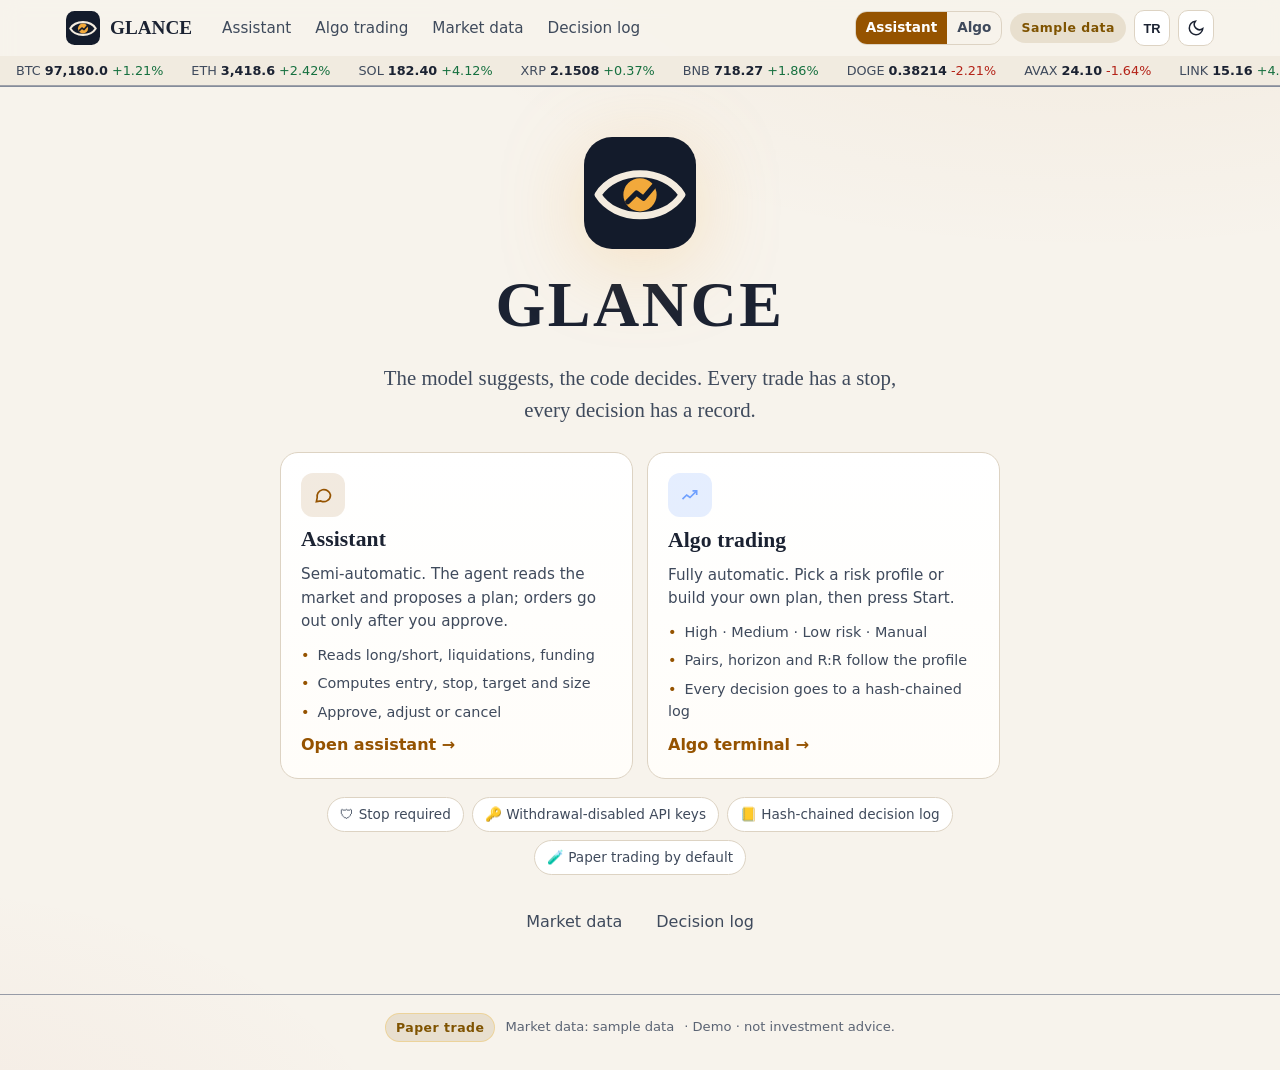
==== index.html @ ffba2e64 "GLANCE product demo Co-Authored-By: Claude Opus 5.5 <noreply@anthropic.com> Claude-Session: https://" ====
<!doctype html>
<html lang="en">
<head>
  <meta charset="utf-8">
  <meta name="viewport" content="width=device-width, initial-scale=1">
  <title data-tr="GLANCE · Yapay zekâ destekli trade ajanı">GLANCE · AI-assisted trading agent</title>
  <meta name="description" content="GLANCE: an assistant that plans trades from market data, and algo trading driven by a risk profile. The model suggests, the code decides.">
  <link rel="icon" href="favicon.svg" type="image/svg+xml">
  <link rel="stylesheet" href="css/app.css">
  <link rel="stylesheet" href="css/glance.css">
</head>
<body data-page="home">
<main id="main" tabindex="-1">
  <section class="hero">
    <div class="hero-inner">
      <img class="hero-logo" src="img/logo.svg" alt="GLANCE logo" width="112" height="112">
      <h1>GLANCE</h1>
      <p class="motto" data-tr="Model önerir, kod karar verir. Her işlemde stop var, her kararın kaydı var.">The model suggests, the code decides. Every trade has a stop, every decision has a record.</p>
      <div class="mode-pick">
        <a class="mode-card" href="asistan.html">
          <span class="mc-ico"><svg class="icon" viewBox="0 0 24 24" fill="none" stroke="currentColor" stroke-width="2"><path d="M21 12a8 8 0 0 1-11.6 7.1L4 20l1-4.6A8 8 0 1 1 21 12z"/></svg></span>
          <h2 data-tr="Asistan">Assistant</h2>
          <p data-tr="Yarı otomatik. Ajan veriye bakıp plan önerir, emir senin onayınla gider.">Semi-automatic. The agent reads the market and proposes a plan; orders go out only after you approve.</p>
          <ul>
            <li data-tr="Long/short, likidasyon, funding okur">Reads long/short, liquidations, funding</li>
            <li data-tr="Giriş, stop, hedef ve büyüklük hesaplar">Computes entry, stop, target and size</li>
            <li data-tr="Onayla, düzenle ya da iptal et">Approve, adjust or cancel</li>
          </ul>
          <span class="go" data-tr="Asistanı aç →">Open assistant →</span>
        </a>
        <a class="mode-card algo" href="algo.html">
          <span class="mc-ico"><svg class="icon" viewBox="0 0 24 24" fill="none" stroke="currentColor" stroke-width="2"><path d="M3 17l5-5 4 3 8-8"/><path d="M15 7h5v5"/></svg></span>
          <h2 data-tr="Algo trade">Algo trading</h2>
          <p data-tr="Tam otomatik. Bir risk profili seç ya da kendi planını kur, Başlat'a bas.">Fully automatic. Pick a risk profile or build your own plan, then press Start.</p>
          <ul>
            <li data-tr="Yüksek · Orta · Düşük risk · Manuel">High · Medium · Low risk · Manual</li>
            <li data-tr="Parite, vade ve R:R profile göre">Pairs, horizon and R:R follow the profile</li>
            <li data-tr="Her karar zincirli kayda yazılır">Every decision goes to a hash-chained log</li>
          </ul>
          <span class="go" data-tr="Algo terminali →">Algo terminal →</span>
        </a>
      </div>
      <div class="trust">
        <span data-tr="🛡 Stop zorunlu">🛡 Stop required</span>
        <span data-tr="🔑 Çekim izni olmayan API anahtarı">🔑 Withdrawal-disabled API keys</span>
        <span data-tr="📒 Hash zincirli karar kaydı">📒 Hash-chained decision log</span>
        <span data-tr="🧪 Varsayılan paper trade">🧪 Paper trading by default</span>
      </div>
      <nav class="hero-links" aria-label="More">
        <a href="piyasa.html" data-tr="Piyasa verisi">Market data</a>
        <a href="kayit.html" data-tr="Karar kaydı">Decision log</a>
      </nav>
    </div>
  </section>
</main>
<script src="js/common.js"></script>
</body>
</html>
---- css/app.css ----
/* GLANCE tasarım sistemi (TimosAI arayüz temelinden): koyu mürekkep zemin, amber vurgu, krem metin. */
:root {
  --ink-950: #0a0f1a;
  --ink-900: #0d1320;
  --ink-850: #111829;
  --ink-800: #151d2f;
  --ink-700: #1c2639;
  --ink-600: #2a3650;
  --ink-500: #3a4866;
  --cream-50: #fbf6ee;
  --cream-100: #f4ecdf;
  --cream-300: #d3c9b8;
  --cream-500: #a89f90;
  --amber: #f2a93b;
  --amber-soft: rgba(242, 169, 59, 0.14);
  --coral: #ef7d5e;
  --coral-soft: rgba(239, 125, 94, 0.14);
  --safe: #62c98f;
  --safe-soft: rgba(98, 201, 143, 0.14);
  --caution: #f2c14e;
  --caution-soft: rgba(242, 193, 78, 0.14);
  --risky: #f06a66;
  --risky-soft: rgba(240, 106, 102, 0.15);
  --on-accent: #0a0f1a;
  --card-a: rgba(28, 38, 57, 0.75);
  --card-b: rgba(21, 29, 47, 0.92);
  --header-bg: rgba(13, 19, 32, 0.88);
  --sunk: rgba(10, 15, 26, 0.45);
  --zebra: rgba(28, 38, 57, 0.5);
  --glow-a: rgba(242, 169, 59, 0.08);
  --glow-b: rgba(239, 125, 94, 0.07);
  --swipe-a: #1f2a40;
  --swipe-b: #172036;
  --swipe-c: #131b2d;
  --tile-text: #fbf6ee;
  --bg: var(--ink-900);
  --surface: var(--ink-800);
  --surface-2: var(--ink-700);
  --line: var(--ink-600);
  --text: var(--cream-100);
  --muted: var(--cream-300);
  --faint: var(--cream-500);
  --radius: 18px;
  --radius-sm: 12px;
  --shadow: 0 10px 30px rgba(0, 0, 0, 0.35);
  --font-display: "Iowan Old Style", "Palatino Linotype", Palatino, "Book Antiqua", Georgia, serif;
  --font-body: system-ui, -apple-system, "Segoe UI", Roboto, "Helvetica Neue", Arial, sans-serif;
  --font-mono: ui-monospace, "SF Mono", Menlo, Consolas, monospace;
  --gap: 16px;
  --maxw: 1180px;
  color-scheme: dark;
}

*, *::before, *::after { box-sizing: border-box; }
html { -webkit-text-size-adjust: 100%; scroll-behavior: smooth; }
body {
  margin: 0;
  background:
    radial-gradient(1200px 600px at 85% -10%, var(--glow-a), transparent 60%),
    radial-gradient(900px 500px at -10% 110%, var(--glow-b), transparent 60%),
    var(--bg);
  color: var(--text);
  font-family: var(--font-body);
  font-size: 16px;
  line-height: 1.55;
  min-height: 100vh;
  overflow-x: hidden;
}
img, svg { max-width: 100%; }
a { color: var(--amber); text-underline-offset: 3px; }
a:hover { color: var(--cream-50); }
h1, h2, h3 { font-family: var(--font-display); font-weight: 600; letter-spacing: 0.005em; line-height: 1.2; margin: 0 0 0.5em; }
h1 { font-size: clamp(1.8rem, 5vw, 2.8rem); }
h2 { font-size: clamp(1.25rem, 3vw, 1.6rem); }
h3 { font-size: 1.08rem; }
p { margin: 0 0 0.8em; }
.num, .tabular { font-variant-numeric: tabular-nums; }
.muted { color: var(--muted); }
.faint { color: var(--faint); }
.mono { font-family: var(--font-mono); font-size: 0.86em; }
.visually-hidden { position: absolute !important; width: 1px; height: 1px; padding: 0; margin: -1px; overflow: hidden; clip: rect(0 0 0 0); white-space: nowrap; border: 0; }
:focus-visible { outline: 3px solid var(--amber); outline-offset: 2px; border-radius: 6px; }
.skip-link { position: absolute; left: 12px; top: -48px; background: var(--amber); color: var(--on-accent); padding: 8px 14px; border-radius: 10px; z-index: 100; font-weight: 600; }
.skip-link:focus { top: 10px; }

/* ---------- Üst gezinme ---------- */
.site-header { position: sticky; top: 0; z-index: 40; background: var(--header-bg); backdrop-filter: blur(10px); border-bottom: 1px solid rgba(58, 72, 102, 0.6); }
.nav { max-width: var(--maxw); margin: 0 auto; display: flex; align-items: center; gap: 12px; padding: 10px 16px; }
.brand { display: flex; align-items: center; gap: 10px; color: var(--text); text-decoration: none; font-family: var(--font-display); font-size: 1.2rem; font-weight: 600; }
.brand img { width: 34px; height: 34px; }
.nav-links { display: none; gap: 4px; margin-left: 8px; list-style: none; padding: 0; margin-block: 0; }
.nav-links a { color: var(--muted); text-decoration: none; padding: 8px 10px; border-radius: 10px; font-size: 0.95rem; }
.nav-links a:hover { color: var(--text); background: var(--surface); }
.nav-links a[aria-current="page"] { color: var(--on-accent); background: var(--amber); font-weight: 600; }
.nav-right { margin-left: auto; display: flex; align-items: center; gap: 8px; }
.menu-btn { display: inline-flex; align-items: center; justify-content: center; width: 42px; height: 42px; border-radius: 12px; border: 1px solid var(--line); background: var(--surface); color: var(--text); cursor: pointer; }
.mobile-menu { display: none; border-top: 1px solid var(--line); padding: 8px 16px 14px; }
.mobile-menu.open { display: block; }
.mobile-menu ul { list-style: none; margin: 0; padding: 0; display: grid; gap: 4px; }
.mobile-menu a { display: block; padding: 10px 12px; border-radius: 10px; color: var(--text); text-decoration: none; background: var(--surface); }
.mobile-menu a[aria-current="page"] { background: var(--amber); color: var(--on-accent); font-weight: 600; }
@media (min-width: 900px) {
  .nav-links { display: flex; }
  .menu-btn, .mobile-menu, .mobile-menu.open { display: none; }
}

/* Etiketler (badge) */
.badge { display: inline-flex; align-items: center; gap: 6px; padding: 4px 10px; border-radius: 999px; font-size: 0.78rem; font-weight: 600; letter-spacing: 0.04em; border: 1px solid transparent; white-space: nowrap; }
.badge-dry { background: var(--caution-soft); color: var(--caution); border-color: rgba(242, 193, 78, 0.4); }
.badge-live { background: var(--risky-soft); color: #ff9a96; border-color: rgba(240, 106, 102, 0.45); }
.badge-ok { background: var(--safe-soft); color: var(--safe); }
.badge-warn { background: var(--caution-soft); color: var(--caution); }
.badge-bad { background: var(--risky-soft); color: #ff9a96; }
.badge-muted { background: var(--surface-2); color: var(--muted); }
.dot { width: 8px; height: 8px; border-radius: 50%; background: currentColor; display: inline-block; }

/* Fiyat dokusu */
.ticker-strip { overflow: hidden; border-bottom: 1px solid rgba(58, 72, 102, 0.45); background: var(--sunk); height: 30px; position: relative; }
.ticker-track { display: flex; gap: 28px; white-space: nowrap; padding: 5px 16px; font-size: 0.8rem; color: var(--muted); animation: drift 90s linear infinite; width: max-content; }
.ticker-track span b { color: var(--cream-100); font-weight: 600; margin: 0 4px; }
.up { color: var(--safe); }
.down { color: var(--risky); }
@keyframes drift { from { transform: translateX(0); } to { transform: translateX(-50%); } }

/* ---------- Yerleşim ---------- */
main { max-width: var(--maxw); margin: 0 auto; padding: 20px 16px 40px; }
.page-head { display: flex; flex-wrap: wrap; align-items: flex-end; justify-content: space-between; gap: 12px; margin: 8px 0 20px; }
.page-head p { margin: 0; color: var(--muted); max-width: 60ch; }
.grid { display: grid; gap: var(--gap); }
.grid-2 { display: grid; gap: var(--gap); grid-template-columns: 1fr; }
.grid-3 { display: grid; gap: var(--gap); grid-template-columns: 1fr; align-items: start; }
@media (min-width: 760px) { .grid-2 { grid-template-columns: 1fr 1fr; } .grid-3 { grid-template-columns: repeat(2, 1fr); } }
@media (min-width: 1080px) { .grid-3 { grid-template-columns: repeat(3, 1fr); } }
.span-2 { grid-column: 1 / -1; }
@media (min-width: 1080px) { .span-2 { grid-column: span 2; } }

.card { background: linear-gradient(180deg, var(--card-a), var(--card-b)); border: 1px solid rgba(58, 72, 102, 0.55); border-radius: var(--radius); padding: 18px; box-shadow: var(--shadow); min-width: 0; }
.card h2, .card h3 { display: flex; align-items: center; gap: 8px; }
.card-head { display: flex; align-items: center; justify-content: space-between; gap: 10px; margin-bottom: 12px; flex-wrap: wrap; }
.card-head h2, .card-head h3 { margin: 0; }
.kpi { font-size: clamp(1.8rem, 6vw, 2.5rem); font-family: var(--font-display); font-variant-numeric: tabular-nums; line-height: 1.1; }
.kpi-row { display: flex; flex-wrap: wrap; gap: 18px; }
.kpi-small { font-size: 0.82rem; color: var(--muted); }
.stat { display: grid; gap: 2px; }
.stat b { font-variant-numeric: tabular-nums; font-size: 1.1rem; }

/* ---------- Düğmeler ---------- */
.btn { display: inline-flex; align-items: center; justify-content: center; gap: 8px; min-height: 44px; padding: 10px 18px; border-radius: 14px; border: 1px solid var(--line); background: var(--surface-2); color: var(--text); font: inherit; font-weight: 600; cursor: pointer; text-decoration: none; transition: transform 0.12s ease, background 0.2s ease, border-color 0.2s; }
.btn:hover { border-color: var(--ink-500); background: var(--ink-600); color: var(--text); }
.btn:active { transform: translateY(1px); }
.btn-primary { background: var(--amber); border-color: var(--amber); color: var(--on-accent); }
.btn-primary:hover { background: #f6b955; color: var(--on-accent); }
.btn-coral { background: var(--coral); border-color: var(--coral); color: var(--on-accent); }
.btn-coral:hover { background: #f39276; color: var(--on-accent); }
.btn-ghost { background: transparent; }
.btn-lg { min-height: 56px; padding: 14px 26px; font-size: 1.05rem; border-radius: 18px; }
.btn-sm { min-height: 36px; padding: 6px 12px; font-size: 0.88rem; border-radius: 10px; }
.btn[disabled] { opacity: 0.5; cursor: not-allowed; }
.icon { width: 20px; height: 20px; flex: none; }
.chip { display: inline-flex; align-items: center; gap: 6px; padding: 8px 12px; min-height: 38px; border-radius: 999px; border: 1px solid var(--line); background: var(--surface); color: var(--text); font: inherit; font-size: 0.9rem; cursor: pointer; }
.chip:hover { border-color: var(--amber); }

/* Anahtar (switch) */
.switch { display: inline-flex; align-items: center; gap: 10px; cursor: pointer; user-select: none; }
.switch input { appearance: none; width: 46px; height: 26px; border-radius: 999px; background: var(--ink-600); position: relative; cursor: pointer; transition: background 0.2s; margin: 0; }
.switch input::after { content: ""; position: absolute; top: 3px; left: 3px; width: 20px; height: 20px; border-radius: 50%; background: var(--cream-100); transition: transform 0.2s; }
.switch input:checked { background: var(--amber); }
.switch input:checked::after { transform: translateX(20px); background: var(--ink-950); }

/* Segment (Basit / Ayrıntı) */
.segment { display: inline-flex; border: 1px solid var(--line); border-radius: 12px; overflow: hidden; }
.segment button { background: transparent; color: var(--muted); border: 0; padding: 7px 12px; font: inherit; font-size: 0.85rem; cursor: pointer; min-height: 36px; }
.segment button[aria-pressed="true"] { background: var(--amber); color: var(--on-accent); font-weight: 600; }
body[data-mode="basic"] .pro-only { display: none !important; }
body[data-mode="pro"] .basic-only { display: none !important; }
.mode-switch button { min-height: 32px; padding: 5px 10px; font-weight: 600; }

/* Açıklama balonu */
.term { position: relative; display: inline-flex; align-items: center; gap: 4px; }
.term-btn { width: 20px; height: 20px; border-radius: 50%; border: 1px solid var(--ink-500); background: transparent; color: var(--muted); font-size: 0.72rem; font-weight: 700; cursor: help; display: inline-flex; align-items: center; justify-content: center; padding: 0; line-height: 1; }
.term-btn:hover, .term-btn[aria-expanded="true"] { border-color: var(--amber); color: var(--amber); }
.term-tip { position: absolute; z-index: 30; bottom: calc(100% + 8px); left: 50%; transform: translateX(-50%); width: min(260px, 80vw); background: var(--cream-100); color: var(--on-accent); padding: 10px 12px; border-radius: 12px; font-size: 0.85rem; font-weight: 500; line-height: 1.4; box-shadow: var(--shadow); text-align: left; }
.term-tip[hidden] { display: none; }

/* Tablolar */
.table-wrap { overflow: auto; max-height: 360px; border-radius: var(--radius-sm); border: 1px solid rgba(58, 72, 102, 0.5); overscroll-behavior: contain; }
table { width: 100%; border-collapse: collapse; font-size: 0.9rem; }
th, td { text-align: left; padding: 9px 10px; border-bottom: 1px solid rgba(58, 72, 102, 0.45); vertical-align: top; }
th { position: sticky; top: 0; background: var(--ink-850); color: var(--muted); font-weight: 600; font-size: 0.78rem; letter-spacing: 0.03em; text-transform: uppercase; z-index: 1; }
td.num, th.num { text-align: right; font-variant-numeric: tabular-nums; white-space: nowrap; }
tr:last-child td { border-bottom: 0; }

/* Liste / günlük */
.log { list-style: none; margin: 0; padding: 0; display: grid; gap: 2px; max-height: 360px; overflow: auto; overscroll-behavior: contain; }
.log li { display: grid; grid-template-columns: auto 1fr; gap: 10px; padding: 8px 10px; border-radius: 10px; font-size: 0.88rem; }
.log li:nth-child(odd) { background: var(--zebra); }
.log time { color: var(--faint); font-variant-numeric: tabular-nums; font-size: 0.8rem; white-space: nowrap; }
.lvl-emir { border-left: 3px solid var(--amber); }
.lvl-uyarı { border-left: 3px solid var(--caution); }
.lvl-hata { border-left: 3px solid var(--risky); }
.lvl-karar { border-left: 3px solid var(--coral); }
.lvl-bilgi { border-left: 3px solid var(--ink-500); }

/* Çubuklar */
.bar { height: 10px; border-radius: 999px; background: var(--ink-600); overflow: hidden; }
.bar > span { display: block; height: 100%; border-radius: 999px; background: var(--safe); transition: width 0.5s ease; }
.bar.warn > span { background: var(--caution); }
.bar.bad > span { background: var(--risky); }
.bar-row { display: grid; gap: 6px; margin-bottom: 12px; }
.bar-row header { display: flex; justify-content: space-between; font-size: 0.88rem; }

/* Gösterge (risk skoru) */
.gauge { display: flex; align-items: center; gap: 14px; }
.gauge svg { width: 96px; height: 96px; flex: none; }

/* Alt bilgi */
.site-footer { border-top: 1px solid rgba(58, 72, 102, 0.5); padding: 18px 16px 28px; text-align: center; color: var(--faint); font-size: 0.82rem; }
.site-footer .row { display: flex; flex-wrap: wrap; gap: 8px; justify-content: center; align-items: center; }

/* Uyarı penceresi */
.modal-backdrop { position: fixed; inset: 0; background: rgba(5, 8, 14, 0.72); display: flex; align-items: flex-end; justify-content: center; z-index: 80; padding: 12px; }
@media (min-width: 640px) { .modal-backdrop { align-items: center; } }
.modal { width: min(520px, 100%); background: var(--ink-800); border: 1px solid var(--ink-500); border-radius: 22px; padding: 22px; box-shadow: 0 30px 80px rgba(0, 0, 0, 0.6); max-height: 90vh; overflow: auto; }
.modal h2 { display: flex; align-items: center; gap: 10px; color: var(--caution); }
.modal ul { padding: 0; list-style: none; display: grid; gap: 8px; margin: 14px 0; }
.modal li { display: grid; grid-template-columns: 1fr auto; gap: 4px 12px; background: var(--ink-700); border-radius: 12px; padding: 10px 12px; font-size: 0.92rem; }
.modal li small { grid-column: 1 / -1; color: var(--faint); }
.modal .actions { display: flex; justify-content: flex-end; margin-top: 16px; }
.modal-enter { animation: rise 0.22s ease-out; }
@keyframes rise { from { transform: translateY(14px); opacity: 0; } to { transform: none; opacity: 1; } }

/* Bildirim (toast) */
.toast-wrap { position: fixed; bottom: 16px; left: 50%; transform: translateX(-50%); z-index: 90; display: grid; gap: 8px; width: min(440px, calc(100% - 32px)); }
.toast { background: var(--text); color: var(--bg); border: 1px solid var(--amber); padding: 12px 16px; border-radius: 14px; box-shadow: var(--shadow); font-weight: 500; font-size: 0.92rem; animation: rise 0.2s ease-out; }

/* Uyarı şeridi (canlı veri yok vb.) */
.notice { border-radius: 14px; padding: 10px 14px; font-size: 0.9rem; display: flex; gap: 10px; align-items: flex-start; margin-bottom: 14px; }
.notice-warn { background: var(--caution-soft); color: var(--caution); border: 1px solid rgba(242, 193, 78, 0.35); }
.notice-info { background: var(--surface); color: var(--muted); border: 1px solid var(--line); }

.empty { padding: 22px; text-align: center; color: var(--muted); border: 1px dashed var(--line); border-radius: var(--radius-sm); }
.pill { display: inline-block; padding: 2px 8px; border-radius: 8px; font-size: 0.78rem; font-weight: 600; }
.pill-aç { background: var(--safe-soft); color: var(--safe); }
.pill-izle { background: var(--caution-soft); color: var(--caution); }
.pill-ele { background: var(--risky-soft); color: #ff9a96; }

.chart { width: 100%; height: 180px; display: block; }
.chart-tip { position: absolute; pointer-events: none; background: var(--cream-100); color: var(--on-accent); border-radius: 10px; padding: 6px 10px; font-size: 0.8rem; font-weight: 600; white-space: nowrap; transform: translate(-50%, -120%); }
.chart-box { position: relative; }

@media (prefers-reduced-motion: reduce) {
  *, *::before, *::after { animation-duration: 0.001ms !important; animation-iteration-count: 1 !important; transition-duration: 0.001ms !important; scroll-behavior: auto !important; }
  .ticker-track { animation: none; }
}

/* ---------- Keşfet ---------- */
.tabs { display: inline-flex; gap: 4px; padding: 4px; background: var(--surface); border: 1px solid var(--line); border-radius: 14px; }
.tabs button { border: 0; background: transparent; color: var(--muted); padding: 8px 14px; border-radius: 10px; font: inherit; font-weight: 600; cursor: pointer; min-height: 38px; }
.tabs button[aria-selected="true"] { background: var(--amber); color: var(--on-accent); }
.discover { display: grid; gap: 20px; grid-template-columns: 1fr; align-items: start; }
@media (min-width: 980px) { .discover { grid-template-columns: minmax(360px, 440px) 1fr; } }
.deck-wrap { display: grid; gap: 14px; justify-items: center; }
.deck { position: relative; width: 100%; max-width: 440px; height: 560px; }
.swipe-card { position: absolute; inset: 0; background: linear-gradient(170deg, var(--swipe-a) 0%, var(--swipe-b) 55%, var(--swipe-c) 100%); border: 1px solid rgba(90, 108, 145, 0.55); border-radius: 26px; padding: 20px; box-shadow: 0 18px 40px rgba(0, 0, 0, 0.45); display: flex; flex-direction: column; gap: 12px; touch-action: pan-y; user-select: none; cursor: grab; overflow: hidden; will-change: transform; }
.swipe-card:active { cursor: grabbing; }
.swipe-card.behind { transform: scale(0.95) translateY(14px); opacity: 0.55; pointer-events: none; filter: saturate(0.7); }
.swipe-card.settle { transition: transform 0.28s cubic-bezier(.2,.8,.2,1); }
.swipe-card.fly { transition: transform 0.32s ease-in, opacity 0.32s ease-in; }
.swipe-card header { display: flex; justify-content: space-between; align-items: flex-start; gap: 10px; }
.swipe-card h2 { font-size: 2rem; margin: 0; }
.cat { font-size: 0.8rem; color: var(--muted); }
.price-row { display: flex; align-items: baseline; gap: 12px; flex-wrap: wrap; }
.price-row .kpi { font-size: 2rem; }
.mini-chart { height: 90px; border-radius: 14px; background: var(--sunk); padding: 6px; }
.mini-chart svg { width: 100%; height: 100%; display: block; }
.scores { display: grid; grid-template-columns: 1fr 1fr; gap: 12px; }
.score-box { background: var(--sunk); border-radius: 14px; padding: 10px 12px; }
.score-box b { font-size: 1.4rem; font-family: var(--font-display); font-variant-numeric: tabular-nums; }
.reason { font-size: 1.02rem; color: var(--cream-50); margin: 0; }
.swipe-card details { margin-top: auto; background: var(--sunk); border-radius: 14px; padding: 10px 12px; }
.swipe-card details[open] { max-height: 210px; overflow: auto; }
.swipe-card summary { cursor: pointer; font-weight: 600; color: var(--amber); min-height: 28px; }
.swipe-card details ul { margin: 8px 0 0; padding-left: 18px; font-size: 0.88rem; color: var(--muted); }
.stamp { position: absolute; top: 26px; padding: 6px 14px; border: 3px solid; border-radius: 12px; font-weight: 800; letter-spacing: 0.08em; font-size: 1.1rem; opacity: 0; transform: rotate(-12deg); pointer-events: none; }
.stamp-like { left: 22px; color: var(--safe); border-color: var(--safe); }
.stamp-pass { right: 22px; color: var(--risky); border-color: var(--risky); transform: rotate(12deg); }
.deck-actions { display: flex; align-items: center; justify-content: center; gap: 18px; }
.round-btn { width: 66px; height: 66px; border-radius: 50%; border: 2px solid var(--line); background: var(--surface); color: var(--text); display: inline-flex; align-items: center; justify-content: center; cursor: pointer; transition: transform 0.15s, border-color 0.2s, background 0.2s; }
.round-btn .icon { width: 28px; height: 28px; }
.round-btn.small { width: 50px; height: 50px; }
.round-btn.small .icon { width: 22px; height: 22px; }
.round-btn.pass:hover { border-color: var(--risky); color: var(--risky); }
.round-btn.like { border-color: var(--amber); color: var(--amber); }
.round-btn.like:hover { background: var(--amber); color: var(--on-accent); }
.round-btn:active { transform: scale(0.94); }
.round-btn[disabled] { opacity: 0.4; cursor: not-allowed; }
.hint { font-size: 0.82rem; color: var(--faint); margin: 0; text-align: center; }
.deck-empty { position: absolute; inset: 0; display: grid; place-items: center; text-align: center; border: 1px dashed var(--line); border-radius: 26px; padding: 24px; color: var(--muted); }
.analysis h3 { margin-top: 14px; }
.levels { display: grid; grid-template-columns: repeat(2, 1fr); gap: 8px; }
@media (min-width: 560px) { .levels { grid-template-columns: repeat(4, 1fr); } }
.level { background: var(--ink-700); border-radius: 12px; padding: 10px; }
.level span { display: block; font-size: 0.78rem; color: var(--muted); }
.level b { font-variant-numeric: tabular-nums; }
.level.stop b { color: var(--risky); }
.level.target b { color: var(--safe); }
.cautions { margin: 0; padding-left: 18px; color: var(--muted); }
.cautions li { margin-bottom: 4px; }
.follow-row { display: grid; grid-template-columns: 1fr auto; gap: 8px 12px; align-items: center; padding: 12px; border-radius: 14px; background: var(--ink-700); margin-bottom: 8px; }
.follow-row .meta { display: flex; flex-wrap: wrap; gap: 6px 12px; font-size: 0.86rem; color: var(--muted); }

/* ---------- Mentor ---------- */
.mentor-stage { display: grid; justify-items: center; gap: 18px; padding: 10px 0 6px; }
.state-badge { font-weight: 700; letter-spacing: 0.12em; font-size: 0.8rem; padding: 6px 14px; border-radius: 999px; background: var(--surface); border: 1px solid var(--line); color: var(--muted); }
.state-badge[data-state="listening"] { color: var(--on-accent); background: var(--amber); border-color: var(--amber); }
.state-badge[data-state="thinking"] { color: var(--caution); border-color: rgba(242, 193, 78, 0.5); }
.state-badge[data-state="speaking"] { color: var(--on-accent); background: var(--coral); border-color: var(--coral); }
.pulse { position: relative; width: min(260px, 70vw); aspect-ratio: 1; display: grid; place-items: center; }
.pulse .ring { position: absolute; inset: 0; border-radius: 50%; border: 2px solid rgba(242, 169, 59, 0.35); background: radial-gradient(circle, rgba(242, 169, 59, 0.08), transparent 70%); }
.pulse .ring:nth-child(2) { inset: 12%; border-color: rgba(242, 169, 59, 0.5); }
.pulse .ring:nth-child(3) { inset: 24%; border-color: rgba(239, 125, 94, 0.55); }
.pulse[data-state="listening"] .ring { animation: breathe 1.6s ease-in-out infinite; }
.pulse[data-state="listening"] .ring:nth-child(2) { animation-delay: 0.2s; }
.pulse[data-state="listening"] .ring:nth-child(3) { animation-delay: 0.4s; }
.pulse[data-state="speaking"] .ring { animation: breathe 0.9s ease-in-out infinite; border-color: rgba(239, 125, 94, 0.6); }
.pulse[data-state="thinking"] .ring:nth-child(1) { animation: spin 3s linear infinite; border-style: dashed; }
.pulse[data-state="ready"] .ring { animation: idle 4s ease-in-out infinite; }
@keyframes breathe { 0%, 100% { transform: scale(1); opacity: 0.9; } 50% { transform: scale(1.07); opacity: 0.5; } }
@keyframes idle { 0%, 100% { transform: scale(1); } 50% { transform: scale(1.02); } }
@keyframes spin { to { transform: rotate(360deg); } }
.mic-btn { position: relative; z-index: 2; width: 44%; aspect-ratio: 1; border-radius: 50%; border: 0; background: radial-gradient(circle at 35% 30%, #f8c36a, var(--amber) 55%, #d98a1e); color: var(--on-accent); cursor: pointer; display: grid; place-items: center; box-shadow: 0 10px 40px rgba(242, 169, 59, 0.35); }
.mic-btn .icon { width: 40%; height: 40%; }
.mic-btn[aria-pressed="true"] { background: radial-gradient(circle at 35% 30%, #f6a08a, var(--coral) 60%, #c85d41); }
.mic-btn[disabled] { filter: grayscale(0.8); cursor: not-allowed; }
.convo { width: 100%; max-width: 720px; }
.bubble { padding: 12px 14px; border-radius: 16px; margin-bottom: 10px; line-height: 1.5; }
.bubble.user { background: var(--ink-700); margin-left: 12%; }
.bubble.mentor { background: linear-gradient(180deg, rgba(242, 169, 59, 0.12), rgba(242, 169, 59, 0.05)); border: 1px solid rgba(242, 169, 59, 0.25); margin-right: 6%; }
.bubble small { display: block; color: var(--faint); font-size: 0.75rem; margin-bottom: 4px; }
.chips { display: flex; flex-wrap: wrap; gap: 8px; justify-content: center; max-width: 760px; }
.composer { display: flex; gap: 8px; width: 100%; max-width: 720px; }
.composer input { flex: 1; min-width: 0; min-height: 50px; border-radius: 14px; border: 1px solid var(--line); background: var(--ink-850); color: var(--text); padding: 0 16px; font: inherit; }
.composer input:focus { border-color: var(--amber); outline: none; box-shadow: 0 0 0 3px rgba(242, 169, 59, 0.25); }
.controls { display: flex; flex-wrap: wrap; gap: 10px; justify-content: center; align-items: center; }
.history { max-height: 420px; overflow: auto; overscroll-behavior: contain; }
.confirm-box { display: flex; gap: 8px; flex-wrap: wrap; align-items: center; background: var(--caution-soft); border: 1px solid rgba(242, 193, 78, 0.4); border-radius: 14px; padding: 10px 12px; margin-bottom: 10px; }
.scenario-steps { margin: 0; padding-left: 22px; display: grid; grid-template-columns: minmax(0, 1fr); gap: 8px; }
.scenario-steps li { min-width: 0; overflow-wrap: anywhere; }
.scenario-steps li::marker { color: var(--amber); font-weight: 700; }

/* ---------- Telegram ---------- */
.phone { width: min(330px, 100%); margin: 0 auto; border-radius: 38px; padding: 12px; background: #05080e; border: 2px solid var(--ink-600); box-shadow: var(--shadow); }
.phone-screen { border-radius: 28px; overflow: hidden; background: #121a28; height: 520px; display: flex; flex-direction: column; }
.phone-top { padding: 12px 14px; background: #1a2436; display: flex; align-items: center; gap: 10px; border-bottom: 1px solid var(--ink-600); }
.phone-top img { width: 32px; height: 32px; border-radius: 50%; }
.phone-msgs { flex: 1; overflow: auto; padding: 12px; display: flex; flex-direction: column; gap: 8px; overscroll-behavior: contain; }
.tg-msg { max-width: 86%; padding: 8px 11px; border-radius: 14px; font-size: 0.86rem; line-height: 1.4; white-space: pre-wrap; word-break: break-word; }
.tg-msg.out { background: #22304a; align-self: flex-start; border-bottom-left-radius: 4px; }
.tg-msg.in { background: #3b4f2e; align-self: flex-end; border-bottom-right-radius: 4px; }
.tg-msg small { display: block; color: var(--faint); font-size: 0.7rem; margin-top: 4px; }
.tg-btns { display: flex; gap: 6px; margin-top: 6px; }
.tg-btns span { flex: 1; text-align: center; padding: 6px; border-radius: 8px; background: rgba(255, 255, 255, 0.08); font-size: 0.8rem; }
.steps { counter-reset: s; list-style: none; padding: 0; margin: 0; display: grid; gap: 12px; }
.steps li { counter-increment: s; display: grid; grid-template-columns: 36px 1fr; gap: 12px; align-items: start; }
.steps li::before { content: counter(s); width: 36px; height: 36px; border-radius: 50%; background: var(--amber-soft); color: var(--amber); display: grid; place-items: center; font-weight: 700; font-family: var(--font-display); }
.setting-row { display: flex; justify-content: space-between; align-items: center; gap: 12px; padding: 10px 0; border-bottom: 1px solid rgba(58, 72, 102, 0.45); }
.setting-row:last-child { border-bottom: 0; }
.setting-row p { margin: 0; font-size: 0.82rem; color: var(--faint); }

/* ---------- Isı haritası ---------- */
.heat-controls { display: flex; flex-wrap: wrap; gap: 10px; align-items: center; margin-bottom: 14px; }
.treemap { position: relative; width: 100%; height: 560px; border-radius: var(--radius); overflow: hidden; background: var(--ink-950); border: 1px solid var(--line); }
@media (min-width: 900px) { .treemap { height: 620px; } }
.tm-group { position: absolute; border: 2px solid var(--ink-950); }
.tm-group-label { position: absolute; left: 6px; top: 4px; font-size: 0.7rem; font-weight: 700; letter-spacing: 0.06em; text-transform: uppercase; color: rgba(251, 246, 238, 0.75); pointer-events: none; z-index: 2; text-shadow: 0 1px 2px rgba(0,0,0,.6); }
.tile { position: absolute; border: 1px solid rgba(10, 15, 26, 0.85); border-radius: 6px; padding: 4px 6px; color: var(--tile-text); font: inherit; text-align: left; cursor: pointer; overflow: hidden; display: flex; flex-direction: column; justify-content: center; align-items: center; transition: background-color 0.8s ease, filter 0.2s; }
.tile:hover, .tile:focus-visible { filter: brightness(1.18); z-index: 3; outline-offset: -3px; }
.tile b { font-size: clamp(0.72rem, 1.6vw, 1.05rem); text-shadow: 0 1px 2px rgba(0, 0, 0, 0.5); }
.tile span { font-size: 0.72rem; font-variant-numeric: tabular-nums; opacity: 0.92; text-shadow: 0 1px 2px rgba(0, 0, 0, 0.5); }
.tile.small span { display: none; }
.tile.tiny b { font-size: 0.6rem; }
.tile[aria-pressed="true"] { box-shadow: inset 0 0 0 3px var(--amber); }
.tm-tip { position: fixed; z-index: 10; pointer-events: none; background: var(--cream-100); color: var(--on-accent); border-radius: 12px; padding: 8px 12px; font-size: 0.82rem; box-shadow: var(--shadow); max-width: 240px; }
.legend { display: flex; align-items: center; gap: 8px; font-size: 0.8rem; color: var(--muted); }
.legend .grad { width: 140px; height: 10px; border-radius: 999px; }

/* Çekmece */
.drawer-backdrop { position: fixed; inset: 0; background: rgba(5, 8, 14, 0.55); z-index: 60; }
.drawer { position: fixed; z-index: 61; background: var(--ink-800); border: 1px solid var(--ink-500); box-shadow: 0 20px 60px rgba(0, 0, 0, 0.55); overflow: auto; overscroll-behavior: contain; left: 0; right: 0; bottom: 0; max-height: 86vh; border-radius: 24px 24px 0 0; padding: 18px 18px 28px; animation: sheetUp 0.25s ease-out; }
@media (min-width: 900px) { .drawer { left: auto; top: 0; bottom: 0; width: 460px; max-height: none; border-radius: 24px 0 0 24px; animation: sheetIn 0.25s ease-out; } }
@keyframes sheetUp { from { transform: translateY(40px); opacity: 0; } to { transform: none; opacity: 1; } }
@keyframes sheetIn { from { transform: translateX(40px); opacity: 0; } to { transform: none; opacity: 1; } }
.drawer .grabber { width: 44px; height: 5px; border-radius: 999px; background: var(--ink-500); margin: -6px auto 12px; }
@media (min-width: 900px) { .drawer .grabber { display: none; } }
.drawer h2 { margin: 0; }
.drawer section { margin-top: 16px; }
.part-row { display: grid; grid-template-columns: 120px 1fr 36px; gap: 10px; align-items: center; font-size: 0.86rem; margin-bottom: 8px; }
.part-row .bar { height: 8px; }
.view-box { background: var(--ink-700); border-radius: 14px; padding: 12px 14px; }
.heart-btn[aria-pressed="true"] { background: var(--coral); border-color: var(--coral); color: var(--on-accent); }
.heart-btn[aria-pressed="true"] .icon { fill: currentColor; }

/* ---------- Karşılama ---------- */
.hero { min-height: calc(100vh - 230px); display: grid; place-items: center; text-align: center; padding: 30px 0 10px; position: relative; }
.hero-bg { position: absolute; inset: 0; opacity: 0.16; pointer-events: none; overflow: hidden; }
.hero-bg svg { width: 100%; height: 100%; }
.hero-inner { position: relative; display: grid; gap: 18px; justify-items: center; max-width: 720px; }
.hero-logo { width: 112px; height: 112px; filter: drop-shadow(0 14px 40px rgba(242, 169, 59, 0.25)); }
.hero h1 { font-size: clamp(2.4rem, 8vw, 4rem); margin: 0; }
.motto { font-family: var(--font-display); font-size: clamp(1.15rem, 3.4vw, 1.6rem); color: var(--cream-50); min-height: 2.6em; margin: 0; transition: opacity 0.6s ease; }
.motto.fade { opacity: 0; }
.hero-cta { display: flex; flex-wrap: wrap; gap: 12px; justify-content: center; }
.hero-links { display: flex; flex-wrap: wrap; gap: 8px; justify-content: center; margin-top: 8px; }
.hero-links a { color: var(--muted); text-decoration: none; display: inline-flex; gap: 6px; align-items: center; padding: 8px 12px; border-radius: 12px; border: 1px solid transparent; }
.hero-links a:hover { border-color: var(--line); color: var(--text); }
.live-strip { display: flex; flex-wrap: wrap; gap: 10px; justify-content: center; font-size: 0.85rem; color: var(--muted); }
.live-strip span { background: var(--surface); border: 1px solid var(--line); padding: 6px 12px; border-radius: 999px; }

/* ---------- Hakkımızda ---------- */
.flow { display: grid; gap: 10px; grid-template-columns: 1fr; counter-reset: f; }
@media (min-width: 700px) { .flow { grid-template-columns: repeat(3, 1fr); } }
@media (min-width: 1080px) { .flow { grid-template-columns: repeat(6, 1fr); } }
.flow li { list-style: none; background: var(--surface-2); border: 1px solid var(--line); border-radius: 16px; padding: 14px; position: relative; counter-increment: f; }
.flow li::before { content: counter(f); position: absolute; top: 10px; right: 12px; font-family: var(--font-display); color: var(--amber); font-size: 1.3rem; }
.flow b { display: block; font-family: var(--font-display); font-size: 1.05rem; margin-bottom: 4px; }
.flow p { margin: 0; font-size: 0.86rem; color: var(--muted); }
.team { display: grid; gap: 14px; grid-template-columns: 1fr; }
@media (min-width: 700px) { .team { grid-template-columns: repeat(3, 1fr); } }
.member { text-align: center; }
.avatar { width: 72px; height: 72px; border-radius: 50%; margin: 0 auto 10px; display: grid; place-items: center; background: var(--amber-soft); color: var(--amber); }
.avatar .icon { width: 34px; height: 34px; }
.tool-list { columns: 1; column-gap: 20px; padding-left: 18px; margin: 0; }
@media (min-width: 560px) { .tool-list { columns: 2; } }
@media (min-width: 900px) { .tool-list { columns: 3; } }
.tool-list li { break-inside: avoid; margin-bottom: 4px; overflow-wrap: anywhere; }
#atk-live, .log span, .bubble { overflow-wrap: anywhere; }
.roadmap { list-style: none; padding: 0; margin: 0; display: grid; gap: 10px; }
.roadmap li { display: grid; grid-template-columns: auto 1fr; gap: 12px; align-items: start; }
.tg-photo { display: block; width: 100%; border-radius: 10px; margin-bottom: 6px; aspect-ratio: 16 / 9; background: var(--ink-850); }
#qk-form label { display: grid; gap: 4px; font-size: 0.8rem; color: var(--muted); }
#qk-form input, #qk-form select { min-height: 38px; border-radius: 10px; border: 1px solid var(--line); background: var(--ink-850); color: var(--text); padding: 0 8px; font: inherit; }
.scan-box { margin-bottom: 18px; }
.scan-form { display: grid; grid-template-columns: 1fr; gap: 8px; }
@media (min-width: 640px) { .scan-form { grid-template-columns: 160px 1fr auto; } }
.scan-form select, .scan-form input { min-height: 46px; border-radius: 12px; border: 1px solid var(--line); background: var(--ink-850); color: var(--text); padding: 0 12px; font: inherit; min-width: 0; }
.scan-form input { font-family: var(--font-mono); font-size: 0.88rem; }
.tv-box { width: 100%; border-radius: 12px; overflow: hidden; background: var(--sunk); }
.tf { display: flex; gap: 6px; margin-bottom: 8px; }
.tf .chip { min-height: 32px; padding: 4px 10px; font-size: 0.8rem; }
.tf .chip[aria-pressed="true"] { background: var(--amber); color: var(--on-accent); border-color: var(--amber); }
.chart-note { font-size: 0.76rem; margin: 6px 0 0; }
.parts-mini { display: flex; flex-wrap: wrap; gap: 4px 10px; }
@media (max-width: 420px) { .mode-switch button { padding: 5px 8px; font-size: 0.78rem; } .nav-right .badge { display: none; } }
@media (min-width: 1080px) { .flow-8 { grid-template-columns: repeat(4, 1fr); } }
.cmd-list { list-style: none; padding: 0; margin: 0 0 10px; display: grid; gap: 8px; font-size: 0.9rem; }
.cmd-list .mono { color: var(--amber); margin-right: 6px; }
.pre { white-space: pre-line; }
.detail-btn { margin-top: 8px; background: transparent; border: 1px solid var(--line); color: var(--amber); border-radius: 999px; padding: 4px 12px; min-height: 30px; font: inherit; font-size: 0.82rem; font-weight: 600; cursor: pointer; }
.detail-btn:hover { border-color: var(--amber); }
.chart-tools { display: flex; flex-wrap: wrap; justify-content: space-between; gap: 6px; }
.tf .chip[data-layer][aria-pressed="true"] { background: var(--surface-2); color: var(--text); border-color: var(--amber); box-shadow: inset 0 0 0 1px var(--amber); }
.chart-legend { font-size: 0.78rem; color: var(--muted); margin: 6px 0; display: flex; gap: 6px; align-items: center; flex-wrap: wrap; }
.lg-dot { width: 10px; height: 10px; border-radius: 50%; display: inline-block; }
@media (min-width: 900px) { .drawer.drawer-wide { width: min(940px, 94vw); } }
.dr-top { display: grid; gap: 14px; grid-template-columns: 1fr; margin-top: 10px; }
@media (min-width: 900px) { .dr-top { grid-template-columns: minmax(0, 1.5fr) minmax(240px, 1fr); align-items: start; } }
.ai-card { background: var(--surface-2); border: 1px solid var(--line); border-radius: 16px; padding: 14px; }
.ai-card h3 { margin: 0 0 8px; }
.market-tabs { margin-bottom: 14px; }
.section-title { font-size: 1.15rem; margin: 22px 0 10px; }
.cex-search { margin-bottom: 18px; }
.combo { position: relative; }
.combo input { width: 100%; min-height: 48px; border-radius: 12px; border: 1px solid var(--line); background: var(--ink-850); color: var(--text); padding: 0 14px; font: inherit; }
.combo-list { position: absolute; z-index: 20; left: 0; right: 0; top: calc(100% + 4px); list-style: none; margin: 0; padding: 4px; background: var(--ink-800); border: 1px solid var(--ink-500); border-radius: 12px; max-height: 320px; overflow: auto; box-shadow: var(--shadow); }
.combo-list li { padding: 9px 10px; border-radius: 8px; cursor: pointer; display: flex; gap: 8px; align-items: baseline; flex-wrap: wrap; }
.combo-list li[aria-selected="true"], .combo-list li:hover { background: var(--surface-2); }
.pair-tabs { display: flex; flex-wrap: wrap; gap: 6px; margin-top: 12px; }
.pair-tabs .chip[aria-selected="true"] { background: var(--amber); color: var(--on-accent); border-color: var(--amber); }
.cex-grid { display: grid; gap: 14px; grid-template-columns: 1fr; margin-top: 10px; }
@media (min-width: 980px) { .cex-grid { grid-template-columns: minmax(0, 1.6fr) minmax(260px, 1fr); align-items: start; } }
.cex-actions { display: flex; flex-wrap: wrap; gap: 6px; margin-top: 12px; }
tr.sel td { background: rgba(242, 169, 59, 0.08); }
.sdot { width: 10px; height: 10px; border-radius: 50%; display: inline-block; margin-right: 6px; flex: none; vertical-align: middle; }
.sdot-safe { background: var(--safe); }
.sdot-warn { background: var(--caution); }
.sdot-danger { background: var(--risky); }
.sdot-unknown { background: var(--ink-500); }
.sec-wrap { margin-top: 12px; }
.sec-top { display: flex; justify-content: space-between; align-items: flex-start; gap: 10px; }
.verdict { font-size: 1rem; padding: 6px 14px; }
.sec-pills { display: flex; flex-wrap: wrap; gap: 6px; margin: 10px 0; }
.sec-pills .chip[aria-pressed="true"] { border-color: var(--amber); background: var(--surface-2); }
.sec-table td, .sec-table th { white-space: nowrap; }
.sec-table td span { vertical-align: middle; }
.sec-row { cursor: pointer; }
.sec-row:focus-visible { outline: 3px solid var(--amber); outline-offset: -3px; }
.sec-row.conflict th, .sec-row.conflict td { box-shadow: inset 0 2px 0 var(--caution), inset 0 -2px 0 var(--caution); }
.conflict-note { color: var(--caution); font-size: 0.75rem; font-weight: 600; }
.timos-col { background: rgba(242, 169, 59, 0.06); font-weight: 600; }
.src-h { display: inline-flex; gap: 4px; align-items: center; }
.src-h .icon { width: 16px; height: 16px; }
.src-note { font-size: 0.7rem; text-transform: none; letter-spacing: 0; font-weight: 500; }
@media (min-width: 640px) { #dex-name-form { grid-template-columns: 1fr auto; } }
.sec-table thead th { text-transform: none; letter-spacing: 0; font-size: 0.82rem; }
.sec-table tbody th { position: static; text-transform: none; letter-spacing: 0; font-size: 0.88rem; color: var(--text); background: transparent; font-weight: 600; }
.supply-grid { display: grid; grid-template-columns: auto 1fr; gap: 4px 12px; margin: 8px 0; }
.supply-grid b { text-align: right; }
.supply-chart { width: 100%; border-radius: 10px; overflow: hidden; background: var(--sunk); }
.ls-tools { display: flex; flex-wrap: wrap; gap: 10px; justify-content: space-between; align-items: center; margin-bottom: 10px; }
.ls-table th, .ls-table td { white-space: nowrap; }
.ls-table tbody th { position: static; text-transform: none; letter-spacing: 0; font-size: 0.88rem; color: var(--text); background: transparent; }
.ls-table thead th { text-transform: none; letter-spacing: 0; }
.lsbar { display: inline-block; width: 36px; height: 6px; border-radius: 3px; margin-right: 6px; vertical-align: middle; background: linear-gradient(90deg, var(--safe) var(--p), var(--risky) var(--p)); opacity: 0.8; }

/* ================= Temalar: Basic/Pro × gündüz/gece (4 palet, AA kontrast) ================= */
/* Basic · gündüz: krem zemin, mürekkep metin, amber vurgu */
body[data-theme="light"] {
  --ink-950: #e9e2d6; --ink-900: #f7f3ec; --ink-850: #fffdf9; --ink-800: #ffffff; --ink-700: #f3ede3; --ink-600: #ddd3c3; --ink-500: #b9ad99;
  --cream-50: #111827; --cream-100: #1b2232; --cream-300: #3f4a5c; --cream-500: #5b6474;
  --amber: #955300; --amber-soft: rgba(149, 83, 0, 0.12); --coral: #b8482a; --coral-soft: rgba(184, 72, 42, 0.12);
  --safe: #16703f; --safe-soft: rgba(22, 112, 63, 0.12); --caution: #7f5300; --caution-soft: rgba(127, 83, 0, 0.12); --risky: #b42318; --risky-soft: rgba(180, 35, 24, 0.10);
  --on-accent: #ffffff; --card-a: #ffffff; --card-b: #fffdf9; --header-bg: rgba(247, 243, 236, 0.92); --sunk: #f1ebe0; --zebra: #f6f1e8;
  --glow-a: rgba(168, 94, 0, 0.07); --glow-b: rgba(184, 72, 42, 0.05); --swipe-a: #ffffff; --swipe-b: #fbf7f0; --swipe-c: #f5efe5; --shadow: 0 8px 24px rgba(40, 30, 10, 0.10);
  color-scheme: light;
}
/* Pro · gece: soğuk lacivert, mavi vurgu, amber yok */
body[data-mode="pro"] {
  --ink-950: #060b14; --ink-900: #0a111d; --ink-850: #0d1524; --ink-800: #101a2c; --ink-700: #152238; --ink-600: #22324e; --ink-500: #334766;
  --cream-50: #f4f7fc; --cream-100: #e3eaf5; --cream-300: #a9b7cf; --cream-500: #8796ae;
  --amber: #5b9bff; --amber-soft: rgba(91, 155, 255, 0.14); --coral: #7aa7ff; --coral-soft: rgba(122, 167, 255, 0.12);
  --safe: #2fbf71; --safe-soft: rgba(47, 191, 113, 0.14); --caution: #e6b84d; --caution-soft: rgba(230, 184, 77, 0.14); --risky: #f0616d; --risky-soft: rgba(240, 97, 109, 0.14);
  --on-accent: #06101f; --card-a: #0f1829; --card-b: #0d1524; --header-bg: rgba(10, 17, 29, 0.94); --sunk: #0a1220; --zebra: #0f182a;
  --glow-a: transparent; --glow-b: transparent; --swipe-a: #13203a; --swipe-b: #101a2e; --swipe-c: #0d1626;
  --font-display: system-ui, -apple-system, "Segoe UI", Roboto, sans-serif;
}
/* Pro · gündüz */
body[data-mode="pro"][data-theme="light"] {
  --ink-950: #dde4ee; --ink-900: #f3f6fa; --ink-850: #fbfcfe; --ink-800: #ffffff; --ink-700: #eef2f8; --ink-600: #d3dbe7; --ink-500: #aab6c8;
  --cream-50: #0b1423; --cream-100: #13203a; --cream-300: #3a4a64; --cream-500: #56657d;
  --amber: #1d5fd1; --amber-soft: rgba(29, 95, 209, 0.10); --coral: #2f6fe0; --coral-soft: rgba(47, 111, 224, 0.10);
  --safe: #127a3d; --safe-soft: rgba(18, 122, 61, 0.10); --caution: #7f5300; --caution-soft: rgba(127, 83, 0, 0.10); --risky: #b3261e; --risky-soft: rgba(179, 38, 30, 0.10);
  --on-accent: #ffffff; --card-a: #ffffff; --card-b: #fbfcfe; --header-bg: rgba(243, 246, 250, 0.94); --sunk: #eef2f8; --zebra: #f5f8fc;
  --swipe-a: #ffffff; --swipe-b: #f8fafd; --swipe-c: #f1f5fa; --shadow: 0 6px 18px rgba(15, 30, 60, 0.08);
  color-scheme: light;
}
body[data-mode="pro"] h1, body[data-mode="pro"] h2, body[data-mode="pro"] h3 { letter-spacing: 0; }
body[data-mode="pro"] .card { border-radius: 10px; box-shadow: none; padding: 14px; }
body[data-mode="pro"] .btn, body[data-mode="pro"] .chip, body[data-mode="pro"] .badge { border-radius: 8px; }
body[data-mode="pro"] { font-variant-numeric: tabular-nums; }
.theme-btn { width: 36px; height: 36px; border-radius: 10px; border: 1px solid var(--line); background: var(--surface); color: var(--text); display: inline-flex; align-items: center; justify-content: center; cursor: pointer; flex: none; }
.theme-btn .icon { width: 18px; height: 18px; }
@view-transition { navigation: auto; }
::view-transition-old(root), ::view-transition-new(root) { animation-duration: 0.25s; }
@media (prefers-reduced-motion: reduce) { @view-transition { navigation: none; } ::view-transition-old(root), ::view-transition-new(root) { animation: none; } }

/* ---------- Pro Terminal ---------- */
.term-page main.term-main { max-width: 1600px; padding: 12px; }
/* G3 madde 9: sabit yükseklikli 3 sütun (≈22/53/25). <1280 px: sağ sütun ortanın altına; <760 px: tek sütun. */
.term-page { --term-h: max(720px, calc(100vh - 140px)); }
.term-grid { display: grid; gap: 10px; grid-template-columns: 1fr; }
.term-center, .term-side { display: flex; flex-direction: column; gap: 10px; min-width: 0; }
.term-watch { display: flex; flex-direction: column; }
.tw-tools { display: flex; gap: 6px; margin-bottom: 8px; }
.tw-tools input, .tw-tools select { min-height: 34px; padding: 4px 8px; border-radius: 8px; border: 1px solid var(--line); background: var(--surface); color: var(--text); font: inherit; font-size: .85rem; min-width: 0; }
.tw-tools input { flex: 1; }
.tw-scroll { flex: 1; min-height: 0; overflow-y: auto; max-height: 420px; }
.term-bottom { display: flex; flex-direction: column; }
.term-bottom .tb-box { flex: 1; min-height: 0; overflow-y: auto; max-height: 360px; }
.term-rtabs { display: flex; flex-direction: column; }
.rt-box { flex: 1; min-height: 0; overflow-y: auto; margin-top: 8px; max-height: 460px; }
.term-setup .setup-card, .term-setup #ts-box { font-size: .86rem; }
.term-setup .setup-grid { font-size: .84rem; }
@media (min-width: 760px) {
  .term-grid { grid-template-columns: minmax(230px, 30%) minmax(0, 1fr); }
  .term-side { grid-column: 2; display: grid; grid-template-columns: 1fr 1fr; align-items: start; }
  .term-watch { grid-row: span 2; height: var(--term-h); }
  .tw-scroll { max-height: none; }
}
@media (min-width: 1280px) {
  .term-grid { grid-template-columns: 22fr 53fr 25fr; align-items: stretch; }
  .term-watch { grid-row: auto; }
  .term-watch, .term-center, .term-side { height: var(--term-h); }
  .term-side { grid-column: auto; display: flex; }
  .term-bottom { flex: 1; min-height: 0; }
  .term-bottom .tb-box { max-height: none; }
  .term-rtabs { flex: 1; min-height: 0; }
  .rt-box { max-height: none; }
  .term-setup { flex: 0 0 auto; max-height: 46%; overflow-y: auto; }
}
.tb-box { margin-top: 10px; }
table.dense th, table.dense td { padding: 5px 7px; font-size: 0.82rem; }
table.dense tbody th { position: static; text-transform: none; letter-spacing: 0; font-size: 0.82rem; color: var(--text); background: transparent; font-weight: 600; }
.term-watch tbody tr { cursor: pointer; }
.term-watch tbody tr.sel td, .term-watch tbody tr.sel th { background: var(--amber-soft); }
.ob { font-size: 0.8rem; font-variant-numeric: tabular-nums; }
.ob-head { display: flex; justify-content: space-between; color: var(--faint); font-size: 0.72rem; padding: 0 4px 4px; }
.ob-row { position: relative; display: flex; justify-content: space-between; padding: 2px 4px; }
.ob-row span { position: relative; z-index: 1; }
.ob-row .ob-bar { position: absolute; right: 0; top: 1px; bottom: 1px; z-index: 0; border-radius: 2px; }
.ob-row.ask .ob-bar { background: var(--risky-soft); }
.ob-row.bid .ob-bar { background: var(--safe-soft); }
.ob-row.ask span.num:nth-of-type(2) { color: var(--risky); }
.ob-row.bid span.num:nth-of-type(2) { color: var(--safe); }
.ob-mid { text-align: center; font-weight: 700; padding: 4px; border-top: 1px solid var(--line); border-bottom: 1px solid var(--line); margin: 2px 0; }
.term-grid > *, .term-side > *, .term-bottom { min-width: 0; }
.term-side .card table.dense, .term-watch table { width: 100%; }
#ls2-box { overflow-x: auto; }
.tabs { flex-wrap: wrap; max-width: 100%; }
.term-bottom .tabs { display: flex; }
/* Türetilmiş renkler body'de yeniden hesaplanır: tema/mod paletleri body'de değiştiği için :root değerleri yetmez. */
body { --bg: var(--ink-900); --surface: var(--ink-800); --surface-2: var(--ink-700); --line: var(--ink-600); --text: var(--cream-100); --muted: var(--cream-300); --faint: var(--cream-500); }

/* ---- G3: zaman aralığı favorileri + Diğer menüsü ---- */
.tf-bars { position: relative; flex-wrap: wrap; }
.tf-more { position: relative; display: inline-block; }
.tf-menu { position: absolute; z-index: 30; top: calc(100% + 4px); left: 0; min-width: 190px; max-height: 320px; overflow-y: auto; padding: 4px; background: var(--surface); border: 1px solid var(--line); border-radius: 10px; box-shadow: 0 10px 30px rgba(0,0,0,.25); }
.tf-row { display: flex; align-items: center; }
.tf-row [data-pick] { flex: 1; text-align: left; padding: 7px 10px; background: none; border: 0; color: var(--text); font: inherit; font-size: .88rem; border-radius: 6px; cursor: pointer; }
.tf-row [data-pick][aria-checked="true"] { color: var(--amber); font-weight: 600; }
.tf-row [data-pick]:hover, .tf-star:hover { background: var(--surface-2); }
.tf-star { width: 34px; height: 32px; background: none; border: 0; color: var(--amber); font-size: 1.05rem; border-radius: 6px; cursor: pointer; }

/* ---- G3: Mentor işlemi kartı ---- */
.setup-card { margin-top: 10px; padding: 12px 14px; border: 1px solid var(--line); border-radius: 12px; background: var(--surface-2); }
.setup-head { display: flex; align-items: center; gap: 8px; flex-wrap: wrap; }
.mtf { display: flex; flex-wrap: wrap; gap: 6px; margin: 8px 0; }
.mtf-b { font-variant-numeric: tabular-nums; font-size: .82rem; padding: 3px 8px; border-radius: 999px; border: 1px solid var(--line); }
.mtf-b.up { color: #2fbf71; border-color: rgba(47,191,113,.5); }
.mtf-b.down { color: #f06a66; border-color: rgba(240,106,102,.5); }
.mtf-b.flat { color: var(--muted); }
.setup-grid { display: grid; grid-template-columns: auto 1fr; gap: 4px 14px; margin: 6px 0; font-size: .9rem; }
.setup-grid dt { color: var(--muted); }
.setup-grid dd { margin: 0; font-variant-numeric: tabular-nums; }
.setup-why { margin: 6px 0; padding-left: 18px; font-size: .88rem; }
.setup-inv { font-size: .86rem; margin: 6px 0; }
.setup-none { margin: 6px 0; }
.setup-disc { font-size: .78rem; color: var(--muted); margin: 6px 0 0; border-top: 1px dashed var(--line); padding-top: 6px; }
.setup-actions { margin-top: 6px; }

/* ---- G3: Planım ---- */
.plan-form fieldset { border: 0; padding: 0; margin: 0 0 10px; }
.plan-form legend { font-weight: 600; margin-bottom: 6px; }
.plan-coin-list { display: flex; flex-wrap: wrap; gap: 6px; max-height: 132px; overflow-y: auto; margin-top: 8px; }
.plan-coin { min-height: 32px; padding: 4px 10px; font-size: .82rem; }
.plan-coin input { accent-color: var(--amber); }
.plan-coin:has(input:checked) { border-color: var(--amber); background: var(--surface-2); }
.plan-form input[type="search"] { width: 100%; }
.plan-grid { display: grid; grid-template-columns: repeat(auto-fill, minmax(190px, 1fr)); gap: 10px 14px; margin: 8px 0; }
.plan-grid label { display: flex; flex-direction: column; gap: 4px; font-size: .84rem; color: var(--muted); }
.plan-grid input, .plan-grid select, .plan-form input[type="search"] { min-height: 38px; padding: 6px 10px; border-radius: 10px; border: 1px solid var(--line); background: var(--surface); color: var(--text); font: inherit; font-size: .92rem; }
.plan-switches { display: flex; flex-direction: column; gap: 6px; margin: 8px 0; }
.plan-actions { display: flex; flex-wrap: wrap; align-items: center; gap: 12px; margin-top: 8px; }
.plan-fixed { font-size: .78rem; margin: 10px 0 0; padding-left: 18px; }
.plan-perf { margin-top: 14px; padding-top: 12px; border-top: 1px dashed var(--line); }
.bt-kpis { margin-top: 10px; flex-wrap: wrap; }
.bt-meta { font-size: .8rem; margin: 8px 0 0; }
.bt-note { font-size: .84rem; margin: 6px 0 0; }

/* ---- G3: Pro Long/Short (tüm coinler) ---- */
.lsa-tools { display: flex; flex-wrap: wrap; align-items: center; gap: 8px 12px; margin-bottom: 10px; }
.lsa-tools input[type="search"], .lsa-tools select, .lsa-num input { min-height: 36px; padding: 4px 10px; border-radius: 8px; border: 1px solid var(--line); background: var(--surface); color: var(--text); font: inherit; font-size: .88rem; }
.lsa-num { display: inline-flex; align-items: center; gap: 6px; font-size: .84rem; color: var(--muted); }
.lsa-num input { width: 80px; }
.lsa-table { max-height: 560px; overflow-y: auto; }
.lsa-table thead th { position: sticky; top: 0; background: var(--surface); z-index: 1; }
.lsa-sum { margin-bottom: 10px; }
.lsa-sum summary { cursor: pointer; font-size: .9rem; }
.lsa-agg th { font-weight: 600; }
.lsa-note { font-size: .76rem; margin: 8px 0 0; }

/* ---- G3 madde 8: Basic/Pro ayrımı ---- */
.mode-overlay { position: fixed; inset: 0; z-index: 200; display: grid; place-content: center; justify-items: center; gap: 14px; background: var(--bg); color: var(--text); font-family: var(--font-display); font-size: 1.2rem; animation: ov-in .18s ease-out; }
.mode-overlay img { animation: ov-logo .6s ease-in-out; }
.mode-overlay p { margin: 0; }
.mode-overlay.out { opacity: 0; transition: opacity .2s ease; }
.mode-overlay.still, .mode-overlay.still.out { animation: none; transition: none; }
@keyframes ov-in { from { opacity: 0; } to { opacity: 1; } }
@keyframes ov-logo { 0% { transform: scale(.85) rotate(-8deg); } 50% { transform: scale(1.05) rotate(0); } 100% { transform: scale(1); } }
@media (prefers-reduced-motion: reduce) { .mode-overlay, .mode-overlay img { animation: none; } }
/* Pro: yoğun, grotesk başlıklar, monospace sayılar, lacivert */
body[data-mode="pro"] { --font-display: system-ui, -apple-system, "Segoe UI", Roboto, "Helvetica Neue", Arial, sans-serif; font-size: 15px; }
body[data-mode="pro"] .num, body[data-mode="pro"] td.num, body[data-mode="pro"] .kpi, body[data-mode="pro"] .mtf-b, body[data-mode="pro"] .setup-grid dd { font-family: var(--font-mono); }
body[data-mode="pro"] table td, body[data-mode="pro"] table th { padding-top: 5px; padding-bottom: 5px; }
body[data-mode="pro"] main { padding-top: 12px; }
body[data-mode="pro"] .page-head { margin: 4px 0 12px; }
body[data-mode="pro"] .page-head p { font-size: .9rem; }
/* Basic: "Ne yapmak istersin?" rehberi */
.guide { margin: 0 0 18px; }
.guide h2 { margin-bottom: 10px; }
.guide-grid { display: grid; grid-template-columns: repeat(auto-fit, minmax(200px, 1fr)); gap: 10px; }
.guide-grid a { display: block; padding: 16px; border-radius: 14px; border: 1px solid var(--line); background: var(--surface); color: var(--text); text-decoration: none; }
.guide-grid a:hover { border-color: var(--amber); }
.guide-grid b { display: block; font-family: var(--font-display); font-size: 1.15rem; color: var(--amber); margin-bottom: 4px; }
.guide-grid span { color: var(--muted); font-size: .9rem; }
.guide-home { width: min(720px, 100%); margin-top: 18px; text-align: left; }
.guide-q { font-family: var(--font-display); font-size: 1.15rem; margin: 0 0 8px; text-align: center; color: var(--cream-50); }
.guide-home .guide-grid a { background: rgba(20, 22, 30, .55); border-color: rgba(255,255,255,.18); color: var(--cream-50); }
.guide-home .guide-grid span { color: var(--cream-300); }
/* Terminal: sıkı sekmeler (tek satır, gerekirse yatay kaydırma) */
.term-page .term-bottom .tabs, .term-page .term-rtabs .tabs { flex-wrap: nowrap; overflow-x: auto; scrollbar-width: thin; padding: 3px; }
.term-page .term-bottom .tabs button, .term-page .term-rtabs .tabs button { min-height: 30px; padding: 4px 10px; font-size: .8rem; white-space: nowrap; flex: 0 0 auto; }
.term-page .term-rtabs .tabs button { flex: 1 0 auto; }
.term-page .tb-box { margin-top: 8px; }
.term-page .tb-box { overflow-x: auto; }
.term-page .tb-box .kpi-row { flex-wrap: wrap; }
.term-page .tb-box .kpi-row .stat { min-width: 0; }
.term-page main.term-main { overflow-x: clip; }
.term-grid > * { min-width: 0; }
---- css/glance.css ----
/* GLANCE'e özgü bileşenler: plan seçici, risk profilleri, onay kuyruğu, ısı haritası, karar kaydı. */
.lsrow { display: inline-flex; align-items: center; gap: 8px; }
.lsb { display: inline-flex; width: 70px; height: 7px; border-radius: 4px; overflow: hidden; background: var(--line); }
.lsb i:first-child { background: var(--safe); }
.lsb i:last-child { background: var(--risky); }
.up { color: var(--safe); } .down { color: var(--risky); }
em.up, em.down { font-style: normal; }

/* Hero */
.hero h1 { letter-spacing: .04em; }
.motto { font-size: clamp(1.05rem, 2.6vw, 1.3rem); color: var(--muted); margin: 0; max-width: 560px; }
.mode-pick { display: grid; gap: 14px; width: 100%; max-width: 760px; margin-top: 8px; }
@media (min-width: 680px) { .mode-pick { grid-template-columns: 1fr 1fr; } }
.mode-card { display: grid; gap: 10px; text-align: left; padding: 20px; border-radius: var(--radius); border: 1px solid var(--line); background: linear-gradient(180deg, var(--card-a), var(--card-b)); color: var(--text); text-decoration: none; transition: border-color .15s, transform .15s; }
.mode-card:hover { border-color: var(--amber); transform: translateY(-2px); }
.mode-card .mc-ico { width: 44px; height: 44px; border-radius: 12px; display: grid; place-items: center; background: var(--amber-soft); color: var(--amber); }
.mode-card.algo .mc-ico { background: rgba(80, 140, 255, .15); color: #6fa0ff; }
.mode-card h2 { margin: 0; font-size: 1.35rem; }
.mode-card p { margin: 0; color: var(--muted); font-size: .95rem; }
.mode-card ul { margin: 0; padding: 0; list-style: none; display: grid; gap: 6px; font-size: .9rem; color: var(--muted); }
.mode-card li::before { content: "•"; color: var(--amber); margin-right: 8px; }
.mode-card .go { font-weight: 700; color: var(--amber); }
.trust { display: flex; flex-wrap: wrap; gap: 8px; justify-content: center; }
.trust span { display: inline-flex; gap: 6px; align-items: center; font-size: .85rem; color: var(--muted); padding: 6px 12px; border: 1px solid var(--line); border-radius: 999px; background: var(--surface); }

/* Plan seçici */
.picker { display: grid; gap: 16px; }
.pick-group { display: grid; gap: 8px; }
.pick-h { font-size: .78rem; font-weight: 700; letter-spacing: .06em; text-transform: uppercase; color: var(--faint); display: flex; justify-content: space-between; gap: 8px; }
.pick-pairs { display: flex; flex-wrap: wrap; gap: 6px; }
.chip.pick { min-height: 34px; padding: 4px 10px; font-weight: 600; font-size: .85rem; }
.chip.pick em { font-size: .72rem; font-weight: 500; }
.chip.pick[aria-pressed="true"] { background: var(--amber); color: var(--on-accent); border-color: var(--amber); }
.chip.pick[aria-pressed="true"] em { color: var(--on-accent); opacity: .8; }
.pick-cards { display: grid; grid-template-columns: repeat(3, 1fr); gap: 8px; }
.pick-card { display: grid; gap: 2px; text-align: left; padding: 10px 12px; border-radius: var(--radius-sm); border: 1px solid var(--line); background: var(--surface); color: var(--text); font: inherit; cursor: pointer; }
.pick-card b { font-size: .95rem; }
.pick-card span { font-size: .74rem; color: var(--faint); }
.pick-card[aria-pressed="true"] { border-color: var(--amber); box-shadow: inset 0 0 0 1px var(--amber); background: var(--amber-soft); }
.pick-row { display: flex; flex-wrap: wrap; gap: 16px; }
.pick-row .segment button { min-height: 34px; padding: 4px 10px; font-size: .85rem; }
.stepper { display: inline-flex; align-items: center; border: 1px solid var(--line); border-radius: 999px; background: var(--surface); }
.stepper button { width: 36px; height: 34px; border: 0; background: transparent; color: var(--text); font-size: 1.1rem; cursor: pointer; }
.stepper b { min-width: 26px; text-align: center; }
.pick-note { margin: 0; font-size: .8rem; }
@media (max-width: 480px) { .pick-cards { grid-template-columns: 1fr; } }

/* Asistan */
.asst-grid { display: grid; gap: var(--gap); }
@media (min-width: 1080px) { .asst-grid { grid-template-columns: 360px minmax(0, 1fr) 300px; align-items: start; } }
.convo { display: flex; flex-direction: column; gap: 10px; max-height: 420px; overflow-y: auto; padding-right: 4px; }
.bubble.ai { align-self: flex-start; background: var(--surface-2); border: 1px solid var(--line); border-radius: 16px 16px 16px 4px; padding: 10px 12px; max-width: 92%; }
.bubble.user { align-self: flex-end; }
.bubble.ai b { color: var(--amber); }
.quick { display: flex; flex-wrap: wrap; gap: 6px; }
.quick .chip { min-height: 32px; padding: 4px 10px; font-size: .82rem; }
.typing { display: inline-flex; gap: 4px; } .typing i { width: 6px; height: 6px; border-radius: 50%; background: var(--muted); animation: blink 1s infinite; } .typing i:nth-child(2) { animation-delay: .15s } .typing i:nth-child(3) { animation-delay: .3s }
@keyframes blink { 50% { opacity: .2 } }
.chart-wrap { height: 380px; border-radius: 12px; overflow: hidden; background: var(--sunk); }
.chart-top { display: flex; flex-wrap: wrap; gap: 8px; align-items: center; justify-content: space-between; margin-bottom: 10px; }
.chart-top h2 { margin: 0; font-size: 1.2rem; display: flex; gap: 10px; align-items: baseline; }
.chart-top h2 small { font-size: .9rem; }

.proposal { border: 1px solid var(--amber); border-radius: var(--radius); padding: 16px; background: linear-gradient(180deg, var(--amber-soft), transparent); display: grid; gap: 12px; }
.proposal header { display: flex; justify-content: space-between; align-items: center; gap: 8px; flex-wrap: wrap; }
.proposal h3 { margin: 0; font-size: 1.1rem; }
.lv { display: grid; grid-template-columns: repeat(2, 1fr); gap: 8px; }
@media (min-width: 560px) { .lv { grid-template-columns: repeat(4, 1fr); } }
.lv div { background: var(--surface); border: 1px solid var(--line); border-radius: 12px; padding: 8px 10px; display: grid; gap: 2px; }
.lv span { font-size: .72rem; color: var(--faint); text-transform: uppercase; letter-spacing: .05em; }
.lv b { font-variant-numeric: tabular-nums; }
.lv .st b { color: var(--risky); } .lv .tg b { color: var(--safe); } .lv .en b { color: var(--amber); }
.why { margin: 0; padding-left: 18px; color: var(--muted); font-size: .9rem; display: grid; gap: 4px; }
.gate { display: flex; flex-wrap: wrap; gap: 6px; }
.gate span { font-size: .78rem; padding: 4px 10px; border-radius: 999px; background: var(--safe-soft); color: var(--safe); border: 1px solid transparent; }
.gate span.no { background: var(--risky-soft); color: var(--risky); }
.actions { display: flex; flex-wrap: wrap; gap: 8px; }
.queue { display: grid; gap: 8px; }
.q-item { display: flex; justify-content: space-between; align-items: center; gap: 10px; padding: 10px 12px; border: 1px solid var(--line); border-radius: 12px; background: var(--surface); font-size: .9rem; }
.q-item .meta { display: grid; gap: 2px; }
.q-item small { color: var(--faint); }

/* Isı haritası */
.heat { height: 230px; border-radius: 12px; overflow: hidden; background: #0f0c2a; color: #fbf6ee; }
.heat.big { height: 420px; }
.heat-legend { display: flex; align-items: center; gap: 8px; font-size: .76rem; color: var(--faint); margin-top: 8px; }
.heat-legend i { flex: 1; height: 6px; border-radius: 3px; background: linear-gradient(90deg, #1e1b4b, #7c3aed, #f59e0b, #fde047); }
.mini-stats { display: grid; grid-template-columns: 1fr 1fr; gap: 8px; }
.mini-stats div { background: var(--surface); border: 1px solid var(--line); border-radius: 12px; padding: 8px 10px; display: grid; gap: 2px; }
.mini-stats span { font-size: .72rem; color: var(--faint); }
.big-ls { display: grid; gap: 6px; }
.big-ls .bar2 { display: flex; height: 26px; border-radius: 8px; overflow: hidden; font-size: .8rem; font-weight: 700; }
.big-ls .bar2 i { display: flex; align-items: center; padding: 0 10px; font-style: normal; color: #0a0f1a; }
.big-ls .bar2 i:first-child { background: var(--safe); } .big-ls .bar2 i:last-child { background: var(--risky); justify-content: flex-end; }

/* Algo: profil kartları */
.prof-grid { display: grid; gap: 12px; }
@media (min-width: 700px) { .prof-grid { grid-template-columns: repeat(2, 1fr); } }
@media (min-width: 1180px) { .prof-grid { grid-template-columns: repeat(4, 1fr); } }
.prof { display: grid; gap: 12px; align-content: start; text-align: left; padding: 16px; border-radius: 12px; border: 1px solid var(--line); background: linear-gradient(180deg, var(--card-a), var(--card-b)); color: var(--text); font: inherit; cursor: pointer; position: relative; }
.prof:hover { border-color: var(--pc, var(--amber)); }
.prof[aria-pressed="true"] { border-color: var(--pc, var(--amber)); box-shadow: inset 0 0 0 2px var(--pc, var(--amber)); }
.prof h3 { margin: 0; font-size: 1.15rem; display: flex; align-items: center; gap: 8px; }
.prof .dotc { width: 10px; height: 10px; border-radius: 50%; background: var(--pc); }
.prof p { margin: 0; color: var(--muted); font-size: .88rem; }
.meter { display: flex; gap: 3px; } .meter i { flex: 1; height: 6px; border-radius: 3px; background: var(--line); } .meter i.on { background: var(--pc); }
.spec { display: grid; gap: 6px; font-size: .85rem; margin: 0; }
.spec div { display: flex; justify-content: space-between; gap: 10px; border-top: 1px dashed var(--line); padding-top: 6px; }
.spec dt { color: var(--faint); } .spec dd { margin: 0; font-weight: 600; text-align: right; font-variant-numeric: tabular-nums; }
.prof.hi { --pc: #f06a66; } .prof.mid { --pc: #f2a93b; } .prof.lo { --pc: #62c98f; } .prof.man { --pc: #6fa0ff; }
.start-bar { display: flex; flex-wrap: wrap; gap: 12px; align-items: center; justify-content: space-between; padding: 14px 16px; border-radius: 12px; border: 1px solid var(--line); background: var(--surface); }
.start-bar .sum { display: flex; flex-wrap: wrap; gap: 6px 14px; font-size: .88rem; color: var(--muted); }
.start-bar .sum b { color: var(--text); }
.run-head { display: flex; flex-wrap: wrap; gap: 10px; align-items: center; justify-content: space-between; margin-bottom: 10px; }
.run-head .live { display: inline-flex; align-items: center; gap: 8px; font-weight: 700; }
.run-head .live i { width: 9px; height: 9px; border-radius: 50%; background: var(--safe); box-shadow: 0 0 0 0 var(--safe); animation: ping 1.6s infinite; }
@keyframes ping { 0% { box-shadow: 0 0 0 0 rgba(98, 201, 143, .6) } 100% { box-shadow: 0 0 0 10px rgba(98, 201, 143, 0) } }
.algo-chart { flex: 1; min-height: 320px; border-radius: 8px; overflow: hidden; background: var(--sunk); }
.term-center .card:first-child { flex: 1; display: flex; flex-direction: column; min-height: 0; }
.feed { list-style: none; margin: 0; padding: 0; display: grid; gap: 6px; font-size: .84rem; }
.feed li { display: grid; grid-template-columns: 52px 1fr; gap: 8px; padding: 6px 8px; border-radius: 8px; background: var(--zebra); }
.feed li.new { animation: rise .35s ease; }
.feed time { color: var(--faint); font-family: var(--font-mono); font-size: .78rem; }
.tag { display: inline-block; font-size: .7rem; font-weight: 700; padding: 1px 7px; border-radius: 6px; margin-right: 6px; }
.tag.ok { background: var(--safe-soft); color: var(--safe); } .tag.no { background: var(--risky-soft); color: var(--risky); } .tag.info { background: var(--amber-soft); color: var(--amber); }
.usage { display: grid; gap: 10px; }
.usage header { display: flex; justify-content: space-between; font-size: .85rem; }

/* Piyasa */
.filter-row { display: flex; flex-wrap: wrap; gap: 8px; align-items: center; justify-content: space-between; }
.ls-table td, .ls-table th { white-space: nowrap; }
.ls-table tbody tr { cursor: pointer; }
.ls-table tbody tr.sel td { background: var(--amber-soft); }

/* Karar kaydı */
.chain { display: grid; gap: 10px; }
.dec { border: 1px solid var(--line); border-radius: var(--radius-sm); background: var(--surface); }
.dec summary { list-style: none; cursor: pointer; display: grid; grid-template-columns: auto 1fr auto; gap: 12px; align-items: center; padding: 12px 14px; }
.dec summary::-webkit-details-marker { display: none; }
.dec summary .t { display: grid; gap: 2px; }
.dec summary small { color: var(--faint); }
.dec .body { padding: 0 14px 14px; display: grid; gap: 10px; font-size: .9rem; }
.dec .hash { font-family: var(--font-mono); font-size: .74rem; color: var(--faint); word-break: break-all; }
.dec .chk { display: grid; gap: 4px; margin: 0; padding: 0; list-style: none; }
.dec .chk li::before { content: "✓"; color: var(--safe); margin-right: 8px; font-weight: 700; }
.dec .chk li.x::before { content: "✕"; color: var(--risky); }
.dec[open] { border-color: var(--amber); }
.verify-ok { color: var(--safe); font-weight: 700; }
.link-chain { display: flex; align-items: center; gap: 4px; color: var(--faint); font-family: var(--font-mono); font-size: .72rem; }

.page-head { display: flex; flex-wrap: wrap; gap: 12px; align-items: flex-end; justify-content: space-between; }
.page-head h1 { margin: 0; }
.page-head p { margin: 4px 0 0; }
@media (max-width: 520px) { .chart-wrap { height: 300px; } .heat.big { height: 300px; } }
.convo { max-width: none; width: auto; }
.bubble { margin-bottom: 0; font-size: .93rem; }
.composer { max-width: none; }
.composer input { min-height: 44px; background: var(--surface); }
.asst-grid .tabs { flex-wrap: nowrap; }
.asst-grid .tabs button, .term-rtabs .tabs button { padding: 6px 10px; font-size: .86rem; white-space: nowrap; }
.dec summary .faint { font-size: .82rem; }
@media (max-width: 520px) { .dec summary { grid-template-columns: auto 1fr; } .dec summary > .faint { display: none; } }
.segment { flex-wrap: wrap; }
.ls-table { min-width: 560px; }
.card .table-wrap:has(.ls-table) { max-height: none; }
.term-watch .table-wrap { flex: 1; min-height: 0; max-height: none; overflow: auto; }
.lsrow.est { opacity: .55; }
.lang-btn { font-weight: 700; font-size: .8rem; }
.data-badge .dot { width: 7px; height: 7px; border-radius: 50%; background: currentColor; display: inline-block; margin-right: 6px; }
@media (max-width: 820px) { .nav-right .data-badge { display: none; } }
.site-footer .row { flex-wrap: wrap; gap: 6px 10px; }
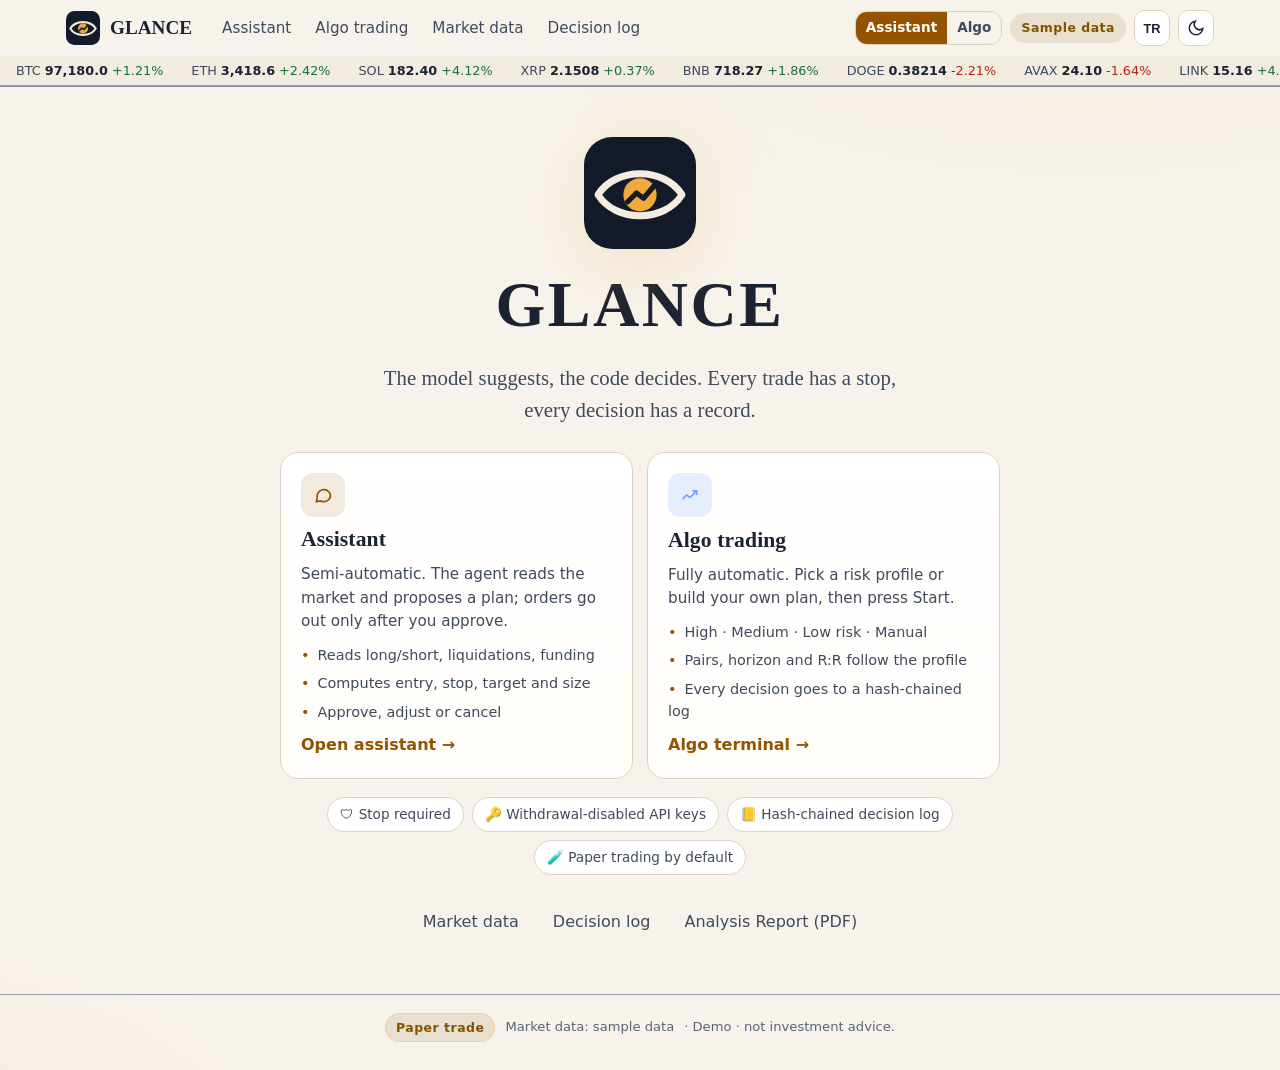
==== commit 4938a19c: "Add Analysis Report PDF and link from home page Co-Authored-By: Claude Opus 5.5 <noreply@anthropic.c" ====
--- a/index.html
+++ b/index.html
@@ -49,6 +49,7 @@
       <nav class="hero-links" aria-label="More">
         <a href="piyasa.html" data-tr="Piyasa verisi">Market data</a>
         <a href="kayit.html" data-tr="Karar kaydı">Decision log</a>
+        <a href="docs/GLANCE_Analysis_Report_v1.1.pdf">Analysis Report (PDF)</a>
       </nav>
     </div>
   </section>
